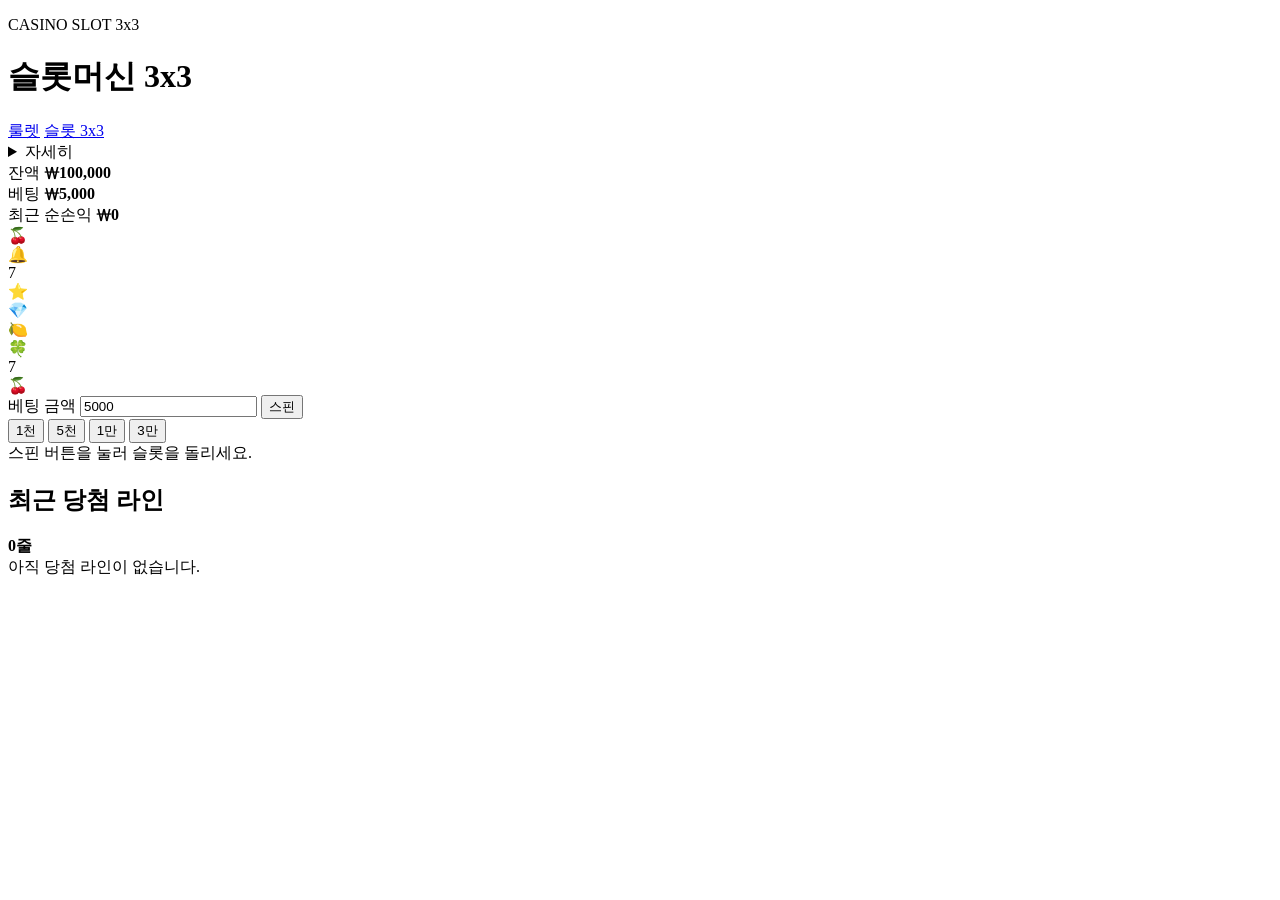
==== slot-machine-3x3/index.html @ 0d3a59eb "update slot-machine-3x3/index.html" ====
<!DOCTYPE html>
<html lang="ko">
  <head>
    <meta charset="UTF-8" />
    <meta name="viewport" content="width=device-width, initial-scale=1.0, viewport-fit=cover" />
    <title>슬롯 3x3</title>
    <link rel="stylesheet" href="style.css" />
  </head>
  <body>
    <div class="app-shell">
      <header class="topbar">
        <div>
          <p class="eyebrow">CASINO SLOT 3x3</p>
          <h1>슬롯머신 3x3</h1>
          <nav class="game-switch">
            <a class="switch-link" href="../">룰렛</a>
            <a class="switch-link active" href="./">슬롯 3x3</a>
          </nav>
        </div>
        <details class="detail-box">
          <summary>자세히</summary>
          <div class="detail-content">
            <p><strong>라인</strong></p>
            <ul>
              <li>가로 3줄</li>
              <li>세로 3줄</li>
              <li>대각선 2줄</li>
            </ul>
            <p>같은 심볼 3개가 한 줄이면 당첨됩니다.</p>
          </div>
        </details>
      </header>

      <main class="main-grid single-layout">
        <section class="card status-card">
          <div class="stat-grid">
            <div class="stat">
              <span>잔액</span>
              <strong id="balance">₩100,000</strong>
            </div>
            <div class="stat highlight">
              <span>베팅</span>
              <strong id="betValue">₩5,000</strong>
            </div>
            <div class="stat" id="netStat">
              <span>최근 순손익</span>
              <strong id="lastNet">₩0</strong>
            </div>
          </div>
        </section>

        <section class="card slot-card">
          <div class="slot-machine">
            <div class="slot-grid" id="slotGrid">
              <div class="slot-cell">🍒</div>
              <div class="slot-cell">🔔</div>
              <div class="slot-cell">7</div>
              <div class="slot-cell">⭐</div>
              <div class="slot-cell">💎</div>
              <div class="slot-cell">🍋</div>
              <div class="slot-cell">🍀</div>
              <div class="slot-cell">7</div>
              <div class="slot-cell">🍒</div>
            </div>
          </div>

          <div class="control-panel">
            <div class="amount-row">
              <label class="field grow">
                <span>베팅 금액</span>
                <input id="betAmount" type="number" min="1000" step="1000" value="5000" />
              </label>
              <button id="spinButton" class="spin-button">스핀</button>
            </div>

            <div class="preset-row">
              <button class="bet-button preset" data-amount="1000">1천</button>
              <button class="bet-button preset" data-amount="5000">5천</button>
              <button class="bet-button preset" data-amount="10000">1만</button>
              <button class="bet-button preset" data-amount="30000">3만</button>
            </div>

            <div class="message-box" id="resultText">스핀 버튼을 눌러 슬롯을 돌리세요.</div>

            <div class="bet-section">
              <div class="section-head">
                <h2>최근 당첨 라인</h2>
                <strong id="lineCount">0줄</strong>
              </div>
              <div id="linePreview" class="bet-chips">
                <span class="chip placeholder-chip">아직 당첨 라인이 없습니다.</span>
              </div>
            </div>
          </div>
        </section>
      </main>
    </div>

    <script src="script.js"></script>
  </body>
</html>
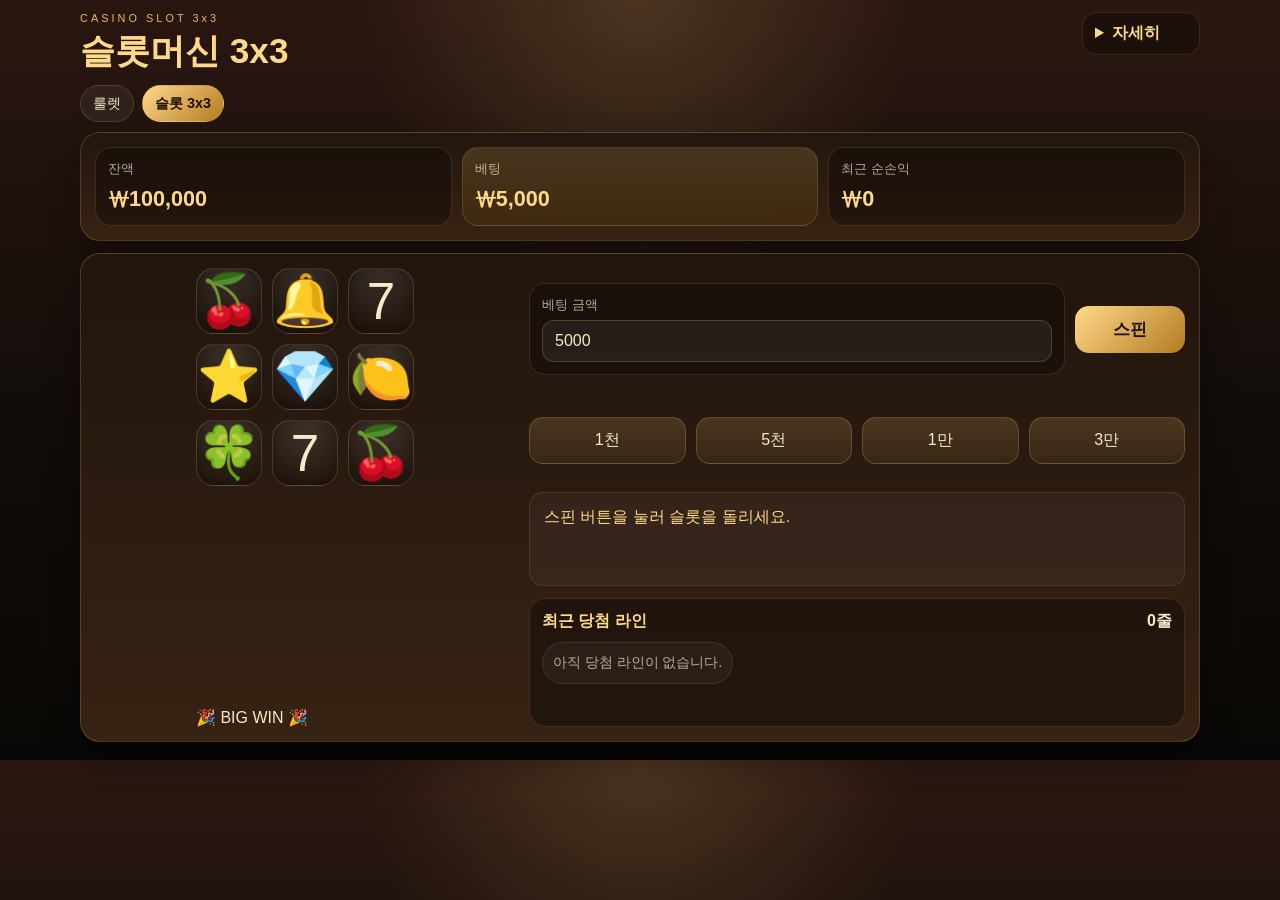
==== commit 84b38caf: "enhance slot effects slot-machine-3x3/index.html" ====
--- a/slot-machine-3x3/index.html
+++ b/slot-machine-3x3/index.html
@@ -51,16 +51,21 @@
 
         <section class="card slot-card">
           <div class="slot-machine">
-            <div class="slot-grid" id="slotGrid">
-              <div class="slot-cell">🍒</div>
-              <div class="slot-cell">🔔</div>
-              <div class="slot-cell">7</div>
-              <div class="slot-cell">⭐</div>
-              <div class="slot-cell">💎</div>
-              <div class="slot-cell">🍋</div>
-              <div class="slot-cell">🍀</div>
-              <div class="slot-cell">7</div>
-              <div class="slot-cell">🍒</div>
+            <div class="slot-grid-wrap">
+              <div class="slot-grid" id="slotGrid">
+                <div class="slot-cell">🍒</div>
+                <div class="slot-cell">🔔</div>
+                <div class="slot-cell">7</div>
+                <div class="slot-cell">⭐</div>
+                <div class="slot-cell">💎</div>
+                <div class="slot-cell">🍋</div>
+                <div class="slot-cell">🍀</div>
+                <div class="slot-cell">7</div>
+                <div class="slot-cell">🍒</div>
+              </div>
+              <svg class="slot-lines" id="slotLines" viewBox="0 0 300 300" preserveAspectRatio="none"></svg>
+              <div class="win-burst hidden" id="winBurst">🎉 BIG WIN 🎉</div>
+              <div class="fx-layer" id="fxLayer"></div>
             </div>
           </div>
 
--- a/slot-machine-3x3/style.css
+++ b/slot-machine-3x3/style.css
@@ -0,0 +1,214 @@
+:root {
+  --bg: #120d09;
+  --panel: rgba(34, 22, 14, 0.94);
+  --panel-2: rgba(57, 36, 20, 0.96);
+  --line: rgba(228, 187, 96, 0.22);
+  --gold: #e4bb60;
+  --gold-bright: #ffd98a;
+  --cream: #f5e9c8;
+  --win: #33d17a;
+  --lose: #ff7b72;
+  --shadow: 0 16px 34px rgba(0,0,0,0.32);
+}
+* { box-sizing: border-box; }
+body {
+  margin: 0;
+  font-family: "Trebuchet MS", "Noto Sans KR", sans-serif;
+  color: var(--cream);
+  background:
+    radial-gradient(circle at top, rgba(228, 187, 96, 0.18), transparent 28%),
+    linear-gradient(180deg, #2a1611 0%, #120d09 55%, #090705 100%);
+}
+button, input { font: inherit; }
+.app-shell {
+  width: min(1120px, calc(100% - 20px));
+  margin: 0 auto;
+  padding: 12px 0 18px;
+}
+.topbar {
+  display: flex;
+  justify-content: space-between;
+  align-items: flex-start;
+  gap: 12px;
+  margin-bottom: 10px;
+}
+.eyebrow {
+  margin: 0 0 4px;
+  font-size: 0.68rem;
+  letter-spacing: 0.28em;
+  color: var(--gold);
+}
+h1, h2 { margin: 0; }
+h1 { font-size: clamp(1.35rem, 3vw, 2.2rem); color: var(--gold-bright); }
+h2 { font-size: 1rem; color: var(--gold-bright); }
+.game-switch {
+  display: flex;
+  gap: 8px;
+  margin-top: 10px;
+  flex-wrap: wrap;
+}
+.switch-link {
+  display: inline-flex;
+  align-items: center;
+  justify-content: center;
+  padding: 8px 12px;
+  border-radius: 999px;
+  text-decoration: none;
+  color: var(--cream);
+  background: rgba(255,255,255,0.06);
+  border: 1px solid rgba(228, 187, 96, 0.18);
+  font-size: 0.9rem;
+}
+.switch-link.active {
+  background: linear-gradient(135deg, #ffd98a, #b47b20);
+  color: #1f1105;
+  font-weight: 800;
+}
+.detail-box {
+  background: rgba(17, 11, 8, 0.46);
+  border: 1px solid rgba(228, 187, 96, 0.14);
+  border-radius: 14px;
+  padding: 10px 12px;
+  min-width: 118px;
+}
+.detail-box summary { cursor: pointer; color: var(--gold-bright); font-weight: 700; }
+.detail-content { margin-top: 8px; font-size: 0.9rem; color: rgba(245,233,200,0.9); }
+.detail-content ul { margin: 8px 0 0; padding-left: 18px; }
+.card {
+  background: linear-gradient(180deg, var(--panel) 0%, var(--panel-2) 100%);
+  border: 1px solid var(--line);
+  border-radius: 20px;
+  box-shadow: var(--shadow);
+  padding: 14px;
+}
+.status-card { margin-bottom: 12px; }
+.stat-grid {
+  display: grid;
+  grid-template-columns: repeat(3, minmax(0, 1fr));
+  gap: 10px;
+}
+.stat {
+  background: rgba(17, 11, 8, 0.5);
+  border: 1px solid rgba(228, 187, 96, 0.16);
+  border-radius: 16px;
+  padding: 12px;
+}
+.stat span { display: block; font-size: 0.82rem; color: rgba(245,233,200,0.7); margin-bottom: 6px; }
+.stat strong { font-size: clamp(1rem, 2.1vw, 1.35rem); color: var(--gold-bright); }
+.highlight { background: linear-gradient(180deg, rgba(228,187,96,0.18), rgba(114,73,12,0.2)); }
+.net-win strong { color: var(--win) !important; }
+.net-lose strong { color: var(--lose) !important; }
+.slot-card {
+  display: grid;
+  grid-template-columns: minmax(280px, 420px) minmax(0, 1fr);
+  gap: 14px;
+}
+.slot-machine {
+  display: grid;
+  place-items: center;
+}
+.slot-grid {
+  display: grid;
+  grid-template-columns: repeat(3, 1fr);
+  gap: 10px;
+  width: 100%;
+  max-width: 360px;
+}
+.slot-cell {
+  aspect-ratio: 1;
+  display: grid;
+  place-items: center;
+  border-radius: 18px;
+  background: radial-gradient(circle at top, rgba(255,255,255,0.12), rgba(0,0,0,0.25));
+  border: 1px solid rgba(228, 187, 96, 0.18);
+  box-shadow: inset 0 0 18px rgba(0,0,0,0.25);
+  font-size: clamp(2rem, 5vw, 3.2rem);
+}
+.control-panel {
+  display: grid;
+  gap: 12px;
+}
+.amount-row, .section-head, .preset-row {
+  display: flex;
+  justify-content: space-between;
+  align-items: center;
+  gap: 10px;
+}
+.field {
+  background: rgba(17, 11, 8, 0.5);
+  border: 1px solid rgba(228, 187, 96, 0.16);
+  border-radius: 16px;
+  padding: 12px;
+}
+.field span { display: block; font-size: 0.82rem; color: rgba(245,233,200,0.7); margin-bottom: 6px; }
+.field input {
+  width: 100%;
+  background: rgba(255,255,255,0.06);
+  border: 1px solid rgba(228,187,96,0.22);
+  border-radius: 12px;
+  color: var(--cream);
+  padding: 11px 12px;
+}
+.grow { flex: 1; }
+.bet-button, .spin-button {
+  border: 0;
+  border-radius: 14px;
+  padding: 12px 14px;
+  color: var(--cream);
+  cursor: pointer;
+}
+.bet-button {
+  background: linear-gradient(180deg, rgba(228, 187, 96, 0.18), rgba(228, 187, 96, 0.08));
+  border: 1px solid rgba(228, 187, 96, 0.24);
+}
+.preset { flex: 1; }
+.spin-button {
+  background: linear-gradient(135deg, #ffd98a, #b47b20);
+  color: #1f1105;
+  font-size: 1.05rem;
+  font-weight: 800;
+  min-width: 110px;
+}
+.message-box {
+  min-height: 64px;
+  padding: 12px 14px;
+  border-radius: 14px;
+  background: rgba(255,255,255,0.04);
+  border: 1px solid rgba(228,187,96,0.12);
+  color: var(--gold-bright);
+  line-height: 1.45;
+}
+.bet-section {
+  background: rgba(17, 11, 8, 0.5);
+  border: 1px solid rgba(228, 187, 96, 0.16);
+  border-radius: 16px;
+  padding: 12px;
+}
+.bet-chips {
+  display: flex;
+  flex-wrap: wrap;
+  gap: 8px;
+  margin-top: 10px;
+  min-height: 42px;
+}
+.chip {
+  display: inline-flex;
+  align-items: center;
+  gap: 6px;
+  padding: 8px 10px;
+  border-radius: 999px;
+  background: rgba(255,255,255,0.06);
+  border: 1px solid rgba(228,187,96,0.2);
+  font-size: 0.86rem;
+}
+.placeholder-chip { opacity: 0.72; }
+@media (max-width: 920px) {
+  .slot-card { grid-template-columns: 1fr; }
+}
+@media (max-width: 640px) {
+  .app-shell { width: min(100% - 12px, 100%); }
+  .topbar, .amount-row, .preset-row, .section-head { flex-direction: column; align-items: stretch; }
+  .stat-grid { grid-template-columns: 1fr 1fr; }
+  .stat-grid .stat:last-child { grid-column: 1 / -1; }
+  .slot-cell { font-size: 2.2rem; }
+}
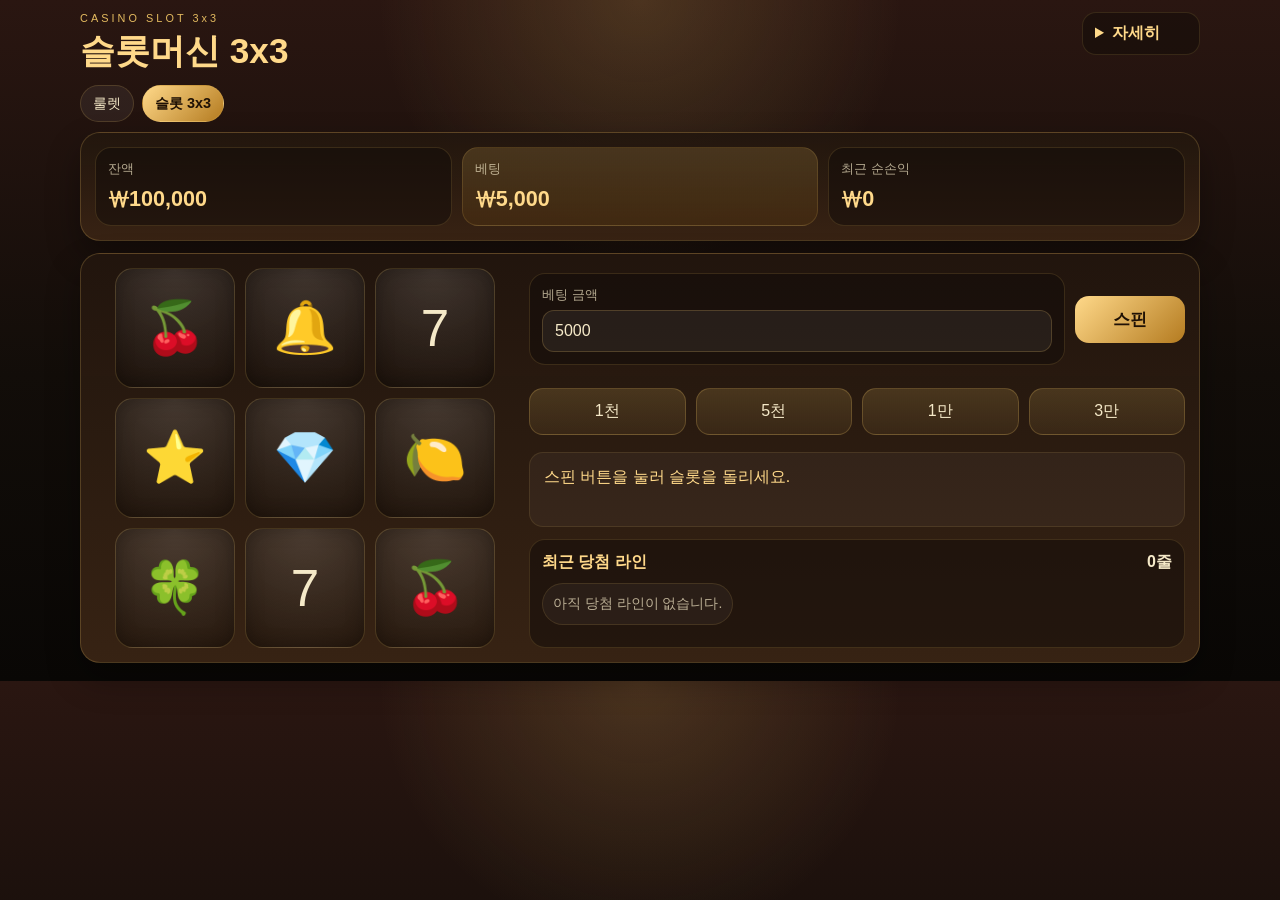
==== commit cc77b637: "make slot bigger and line overlay slot-machine-3x3/index.html" ====
--- a/slot-machine-3x3/index.html
+++ b/slot-machine-3x3/index.html
@@ -51,7 +51,7 @@
 
         <section class="card slot-card">
           <div class="slot-machine">
-            <div class="slot-grid-wrap">
+            <div class="slot-grid-wrap" id="slotGridWrap">
               <div class="slot-grid" id="slotGrid">
                 <div class="slot-cell">🍒</div>
                 <div class="slot-cell">🔔</div>
--- a/slot-machine-3x3/style.css
+++ b/slot-machine-3x3/style.css
@@ -107,22 +107,90 @@
   display: grid;
   place-items: center;
 }
+.slot-grid-wrap {
+  position: relative;
+  width: 100%;
+  max-width: 380px;
+}
 .slot-grid {
+  position: relative;
+  z-index: 2;
   display: grid;
   grid-template-columns: repeat(3, 1fr);
   gap: 10px;
   width: 100%;
-  max-width: 360px;
 }
 .slot-cell {
   aspect-ratio: 1;
   display: grid;
   place-items: center;
   border-radius: 18px;
-  background: radial-gradient(circle at top, rgba(255,255,255,0.12), rgba(0,0,0,0.25));
+  background: radial-gradient(circle at top, rgba(255,255,255,0.14), rgba(0,0,0,0.3));
   border: 1px solid rgba(228, 187, 96, 0.18);
   box-shadow: inset 0 0 18px rgba(0,0,0,0.25);
   font-size: clamp(2rem, 5vw, 3.2rem);
+  transition: transform 160ms ease, box-shadow 160ms ease, border-color 160ms ease;
+}
+.slot-cell.hit {
+  transform: scale(1.04);
+  border-color: rgba(255, 99, 99, 0.9);
+  box-shadow: 0 0 24px rgba(255, 80, 80, 0.45), inset 0 0 18px rgba(255,255,255,0.12);
+}
+.slot-lines {
+  position: absolute;
+  inset: 0;
+  z-index: 3;
+  width: 100%;
+  height: 100%;
+  pointer-events: none;
+}
+.slot-lines line {
+  stroke: #ff4d4d;
+  stroke-width: 7;
+  stroke-linecap: round;
+  filter: drop-shadow(0 0 8px rgba(255, 64, 64, 0.9));
+}
+.win-burst {
+  position: absolute;
+  left: 50%;
+  top: 50%;
+  transform: translate(-50%, -50%);
+  z-index: 4;
+  padding: 10px 16px;
+  border-radius: 999px;
+  background: linear-gradient(135deg, #ffe08a, #ff8f3d);
+  color: #2a1600;
+  font-weight: 900;
+  letter-spacing: 0.05em;
+  box-shadow: 0 12px 40px rgba(0,0,0,0.35);
+  animation: popBurst 900ms ease;
+}
+.win-burst.hidden {
+  display: none;
+}
+.fx-layer {
+  position: absolute;
+  inset: -8px;
+  z-index: 5;
+  pointer-events: none;
+  overflow: hidden;
+}
+.confetti {
+  position: absolute;
+  width: 10px;
+  height: 18px;
+  border-radius: 3px;
+  opacity: 0.95;
+  animation: confettiFall 1100ms ease-out forwards;
+}
+@keyframes confettiFall {
+  0% { transform: translate(var(--x,0), var(--y,0)) rotate(0deg) scale(1); opacity: 1; }
+  100% { transform: translate(var(--dx, 0), var(--dy, 180px)) rotate(540deg) scale(0.85); opacity: 0; }
+}
+@keyframes popBurst {
+  0% { transform: translate(-50%, -50%) scale(0.6); opacity: 0; }
+  20% { transform: translate(-50%, -50%) scale(1.08); opacity: 1; }
+  100% { transform: translate(-50%, -50%) scale(1); opacity: 0.98; }
 }
 .control-panel {
   display: grid;
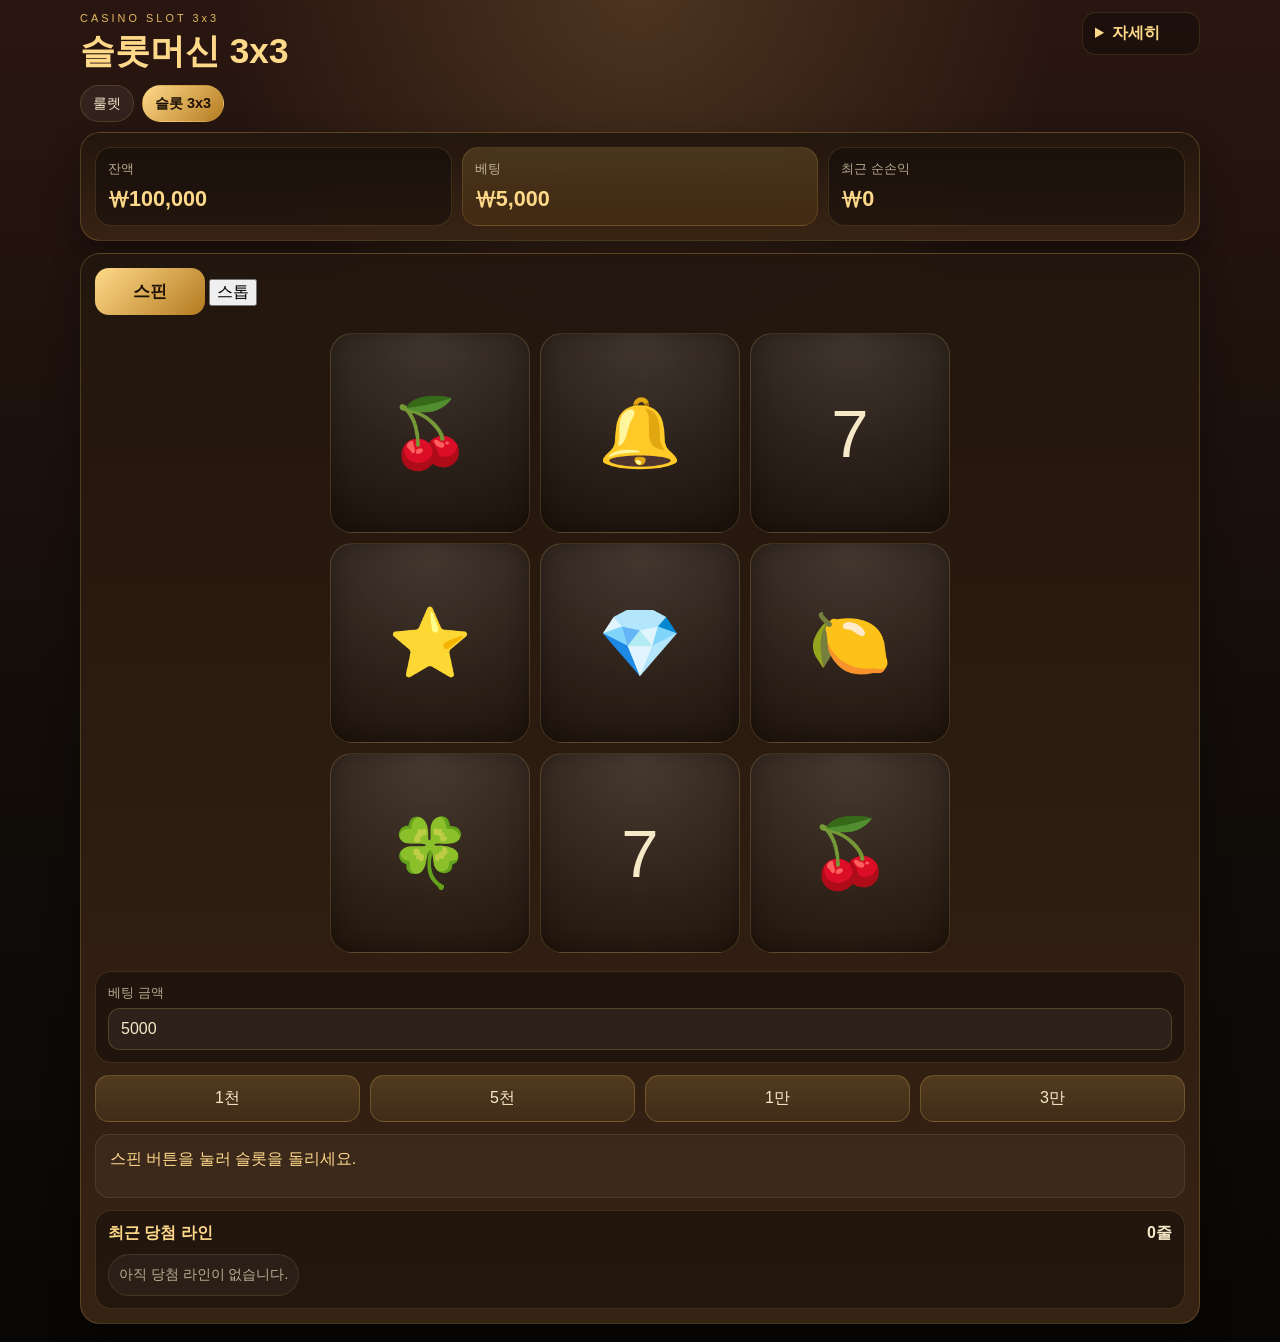
==== commit b58c50b0: "add slot stop button and resize slot-machine-3x3/index.html" ====
--- a/slot-machine-3x3/index.html
+++ b/slot-machine-3x3/index.html
@@ -50,6 +50,11 @@
         </section>
 
         <section class="card slot-card">
+          <div class="top-action-bar">
+            <button id="spinButton" class="spin-button">스핀</button>
+            <button id="stopButton" class="ghost-button stop-button">스톱</button>
+          </div>
+
           <div class="slot-machine">
             <div class="slot-grid-wrap" id="slotGridWrap">
               <div class="slot-grid" id="slotGrid">
@@ -75,7 +80,6 @@
                 <span>베팅 금액</span>
                 <input id="betAmount" type="number" min="1000" step="1000" value="5000" />
               </label>
-              <button id="spinButton" class="spin-button">스핀</button>
             </div>
 
             <div class="preset-row">
--- a/slot-machine-3x3/style.css
+++ b/slot-machine-3x3/style.css
@@ -100,8 +100,8 @@
 .net-lose strong { color: var(--lose) !important; }
 .slot-card {
   display: grid;
-  grid-template-columns: minmax(280px, 420px) minmax(0, 1fr);
-  gap: 14px;
+  grid-template-columns: 1fr;
+  gap: 18px;
 }
 .slot-machine {
   display: grid;
@@ -109,8 +109,8 @@
 }
 .slot-grid-wrap {
   position: relative;
-  width: 100%;
-  max-width: 380px;
+  width: min(100%, 620px);
+  max-width: 620px;
 }
 .slot-grid {
   position: relative;
@@ -124,11 +124,12 @@
   aspect-ratio: 1;
   display: grid;
   place-items: center;
-  border-radius: 18px;
+  border-radius: 22px;
   background: radial-gradient(circle at top, rgba(255,255,255,0.14), rgba(0,0,0,0.3));
   border: 1px solid rgba(228, 187, 96, 0.18);
   box-shadow: inset 0 0 18px rgba(0,0,0,0.25);
-  font-size: clamp(2rem, 5vw, 3.2rem);
+  font-size: clamp(2.4rem, 6vw, 4.2rem);
+  min-height: 120px;
   transition: transform 160ms ease, box-shadow 160ms ease, border-color 160ms ease;
 }
 .slot-cell.hit {
@@ -145,10 +146,10 @@
   pointer-events: none;
 }
 .slot-lines line {
-  stroke: #ff4d4d;
-  stroke-width: 7;
+  stroke: #ff3b30;
+  stroke-width: 10;
   stroke-linecap: round;
-  filter: drop-shadow(0 0 8px rgba(255, 64, 64, 0.9));
+  filter: drop-shadow(0 0 10px rgba(255, 64, 64, 0.95));
 }
 .win-burst {
   position: absolute;
@@ -271,12 +272,14 @@
 }
 .placeholder-chip { opacity: 0.72; }
 @media (max-width: 920px) {
-  .slot-card { grid-template-columns: 1fr; }
+  .slot-grid-wrap { width: min(100%, 540px); }
+  .slot-cell { min-height: 112px; font-size: clamp(2.2rem, 7vw, 3.8rem); }
 }
 @media (max-width: 640px) {
   .app-shell { width: min(100% - 12px, 100%); }
   .topbar, .amount-row, .preset-row, .section-head { flex-direction: column; align-items: stretch; }
   .stat-grid { grid-template-columns: 1fr 1fr; }
   .stat-grid .stat:last-child { grid-column: 1 / -1; }
-  .slot-cell { font-size: 2.2rem; }
-}
+  .slot-grid-wrap { width: min(100%, 96vw); }
+  .slot-cell { min-height: 96px; font-size: clamp(2rem, 9vw, 3rem); }
+}
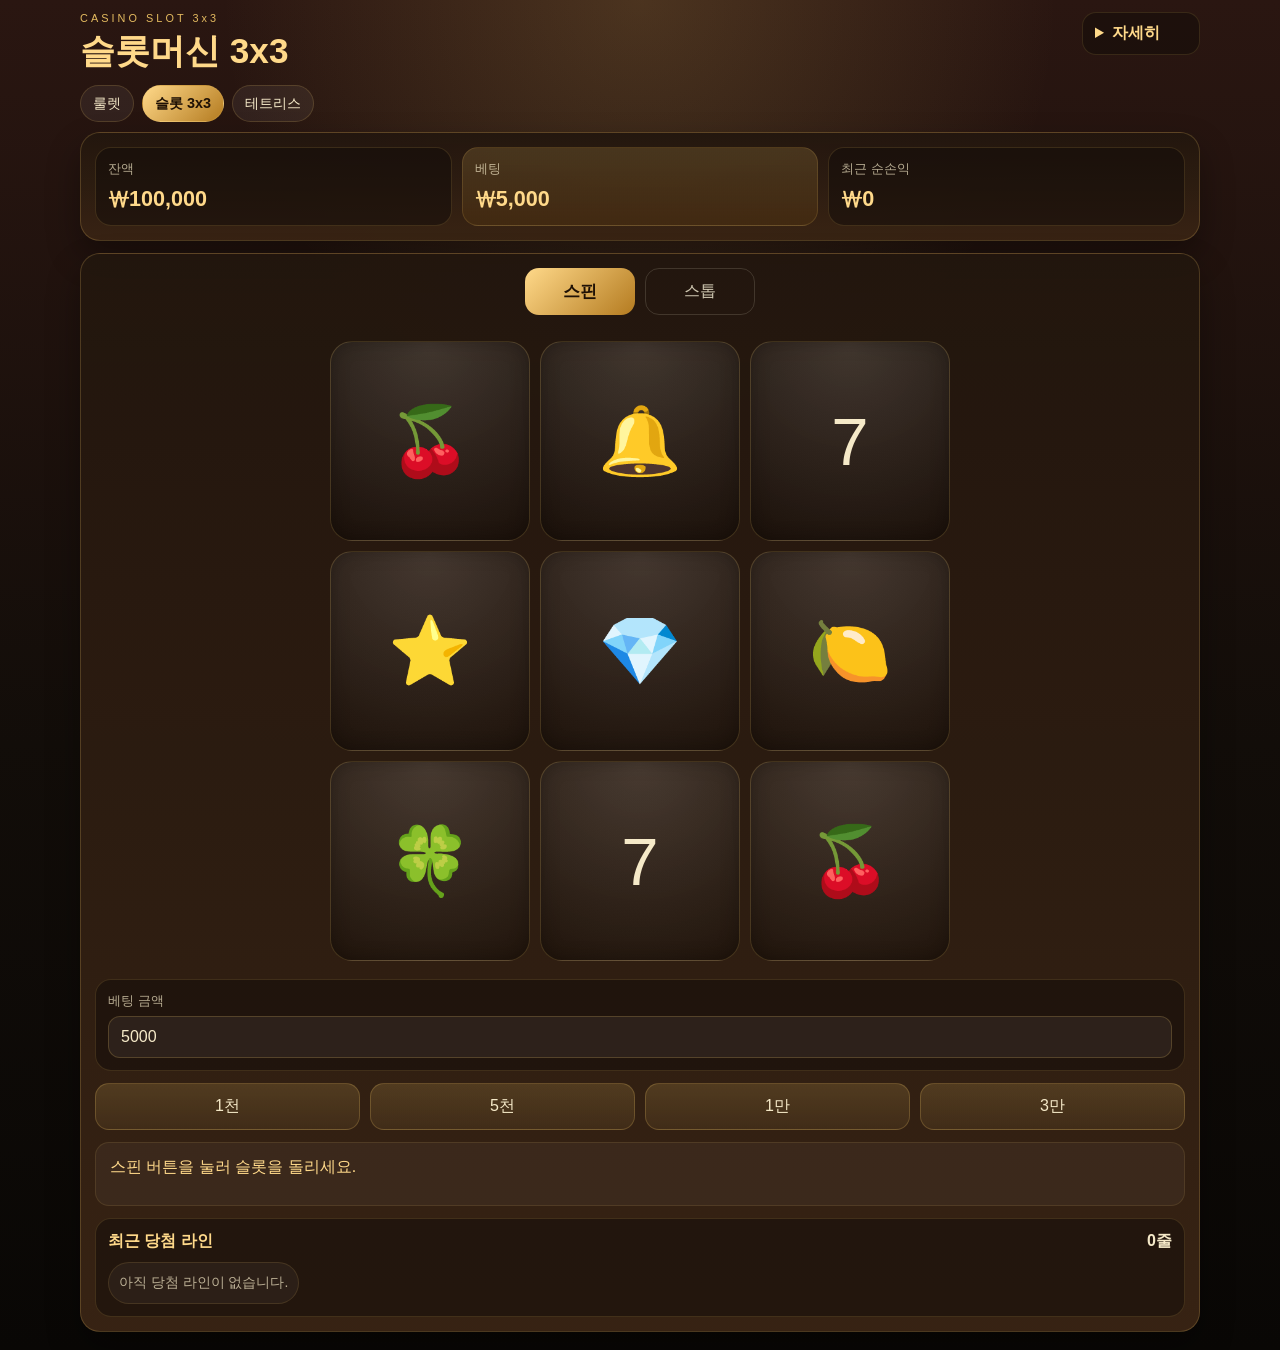
==== commit 66cb91c6: "Add Tetris page" ====
--- a/slot-machine-3x3/index.html
+++ b/slot-machine-3x3/index.html
@@ -15,6 +15,7 @@
           <nav class="game-switch">
             <a class="switch-link" href="../">룰렛</a>
             <a class="switch-link active" href="./">슬롯 3x3</a>
+            <a class="switch-link" href="../tetris/">테트리스</a>
           </nav>
         </div>
         <details class="detail-box">
--- a/slot-machine-3x3/style.css
+++ b/slot-machine-3x3/style.css
@@ -193,6 +193,19 @@
   20% { transform: translate(-50%, -50%) scale(1.08); opacity: 1; }
   100% { transform: translate(-50%, -50%) scale(1); opacity: 0.98; }
 }
+.top-action-bar {
+  display: flex;
+  justify-content: center;
+  gap: 10px;
+  margin-bottom: 8px;
+}
+.stop-button {
+  min-width: 110px;
+}
+.stop-button:disabled {
+  cursor: not-allowed;
+  filter: grayscale(0.2) brightness(0.85);
+}
 .control-panel {
   display: grid;
   gap: 12px;
@@ -219,7 +232,7 @@
   padding: 11px 12px;
 }
 .grow { flex: 1; }
-.bet-button, .spin-button {
+.bet-button, .spin-button, .ghost-button {
   border: 0;
   border-radius: 14px;
   padding: 12px 14px;
@@ -229,6 +242,10 @@
 .bet-button {
   background: linear-gradient(180deg, rgba(228, 187, 96, 0.18), rgba(228, 187, 96, 0.08));
   border: 1px solid rgba(228, 187, 96, 0.24);
+}
+.ghost-button {
+  background: transparent;
+  border: 1px solid rgba(245,233,200,0.18);
 }
 .preset { flex: 1; }
 .spin-button {
@@ -277,7 +294,7 @@
 }
 @media (max-width: 640px) {
   .app-shell { width: min(100% - 12px, 100%); }
-  .topbar, .amount-row, .preset-row, .section-head { flex-direction: column; align-items: stretch; }
+  .topbar, .amount-row, .preset-row, .section-head, .top-action-bar { flex-direction: column; align-items: stretch; }
   .stat-grid { grid-template-columns: 1fr 1fr; }
   .stat-grid .stat:last-child { grid-column: 1 / -1; }
   .slot-grid-wrap { width: min(100%, 96vw); }
